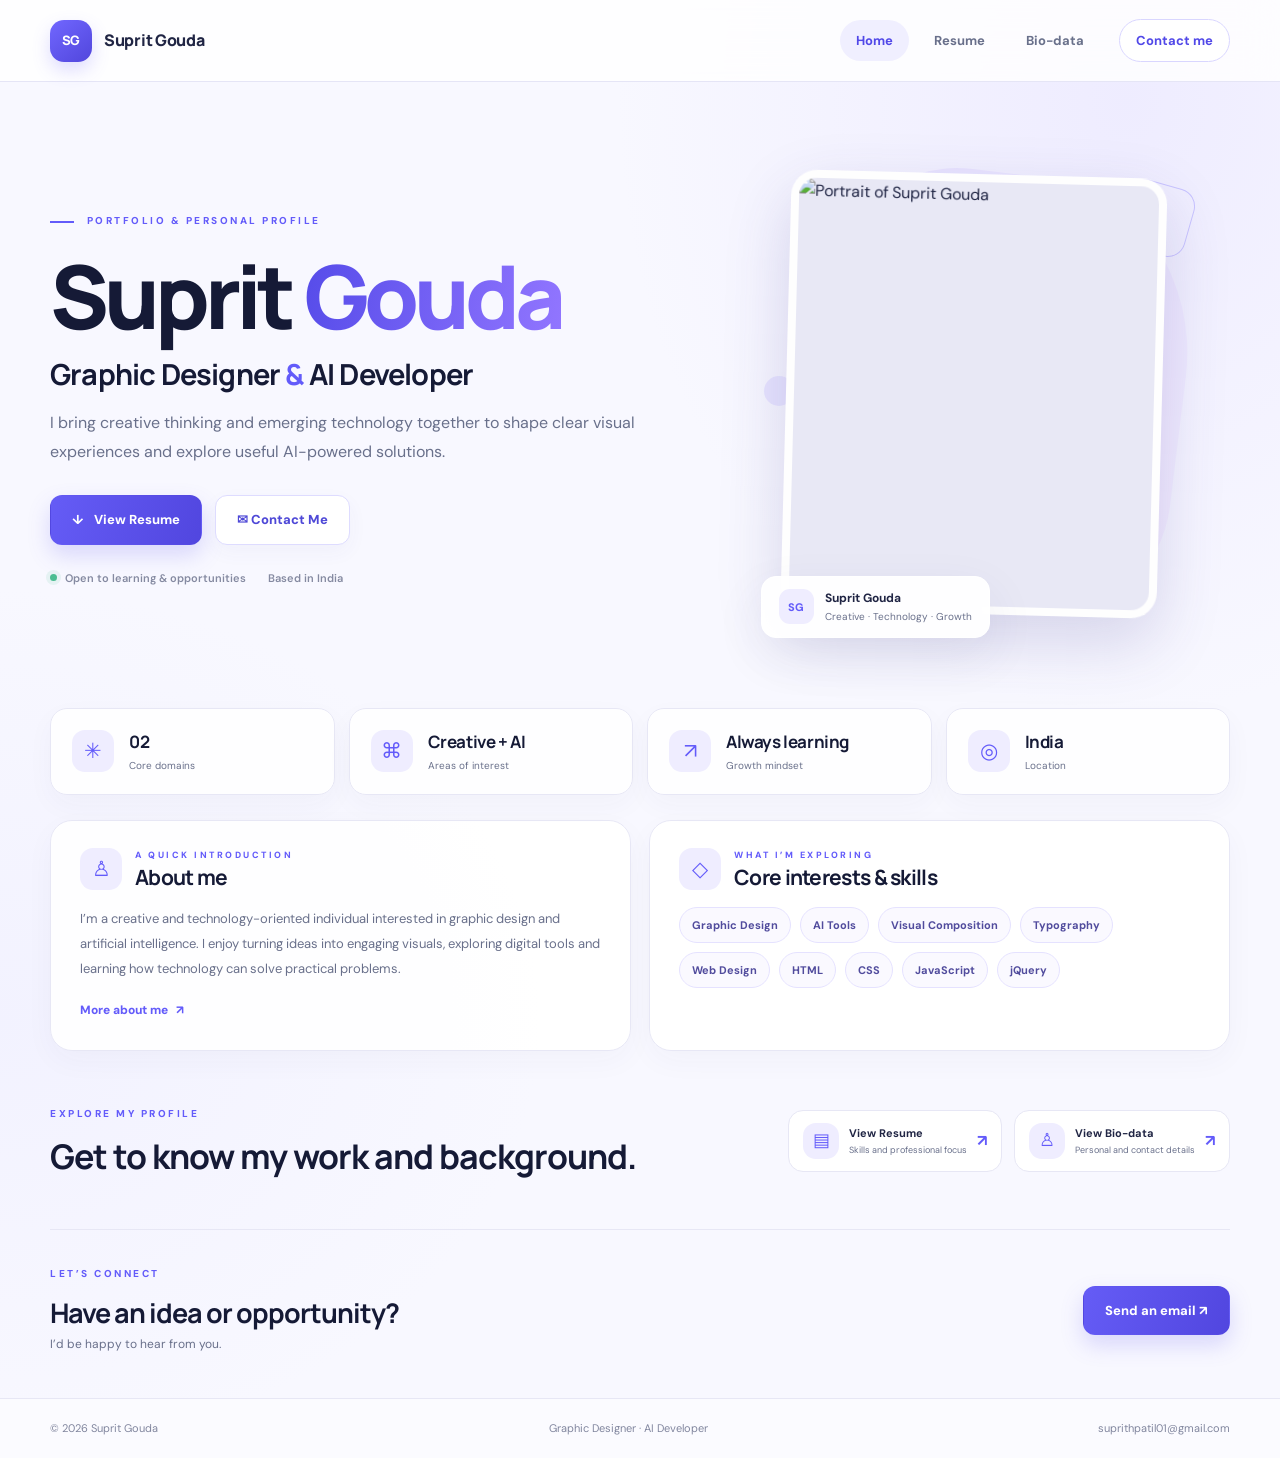
==== index.html @ 76dd0677 "Add files via upload" ====
<!DOCTYPE html>
<html lang="en">
<head>
  <meta charset="UTF-8"><meta name="viewport" content="width=device-width, initial-scale=1.0">
  <meta name="description" content="Suprit Gouda — Graphic Designer and AI Developer. Portfolio, resume and bio-data.">
  <title>Suprit Gouda | Portfolio</title>
  <link rel="stylesheet" href="style.css">
  <link rel="preconnect" href="https://fonts.googleapis.com"><link rel="preconnect" href="https://fonts.gstatic.com" crossorigin>
  <link href="https://fonts.googleapis.com/css2?family=DM+Sans:wght@400;500;600;700&family=Manrope:wght@400;500;600;700;800&display=swap" rel="stylesheet">
</head>
<body>
<header class="site-header"><a class="brand" href="index.html"><span class="brand-mark">SG</span><span>Suprit Gouda</span></a>
  <button class="menu-toggle" aria-label="Toggle navigation" aria-expanded="false">☰</button>
  <nav class="nav"><a class="active" href="index.html">Home</a><a href="resume.html">Resume</a><a href="biodata.html">Bio-data</a><a class="nav-contact" href="mailto:suprithpatil01@gmail.com">Contact me</a></nav>
</header>
<main>
  <section class="hero wrap">
    <div class="hero-copy">
      <p class="eyebrow"><span class="eyebrow-line"></span> PORTFOLIO &amp; PERSONAL PROFILE</p>
      <h1>Suprit <span>Gouda</span></h1>
      <h2 class="hero-role">Graphic Designer <i>&amp;</i> AI Developer</h2>
      <p class="lead">I bring creative thinking and emerging technology together to shape clear visual experiences and explore useful AI-powered solutions.</p>
      <div class="hero-actions"><a class="btn primary" href="resume.html"><span>↓</span> View Resume</a><a class="btn secondary" href="mailto:suprithpatil01@gmail.com">✉ Contact Me</a></div>
      <div class="hero-meta"><span><b class="meta-dot"></b> Open to learning &amp; opportunities</span><span>Based in India</span></div>
    </div>
    <div class="hero-visual"><div class="photo-halo"></div><div class="photo-frame"><img src="assets/suprit-gouda.jpg" alt="Portrait of Suprit Gouda"></div><div class="photo-caption"><span class="caption-icon">SG</span><span><strong>Suprit Gouda</strong><small>Creative · Technology · Growth</small></span></div><div class="decor decor-one"></div><div class="decor decor-two"></div></div>
  </section>
  <section class="wrap stats-grid" aria-label="Profile highlights">
    <article class="stat-card"><span class="stat-icon">✳</span><div><strong>02</strong><small>Core domains</small></div></article>
    <article class="stat-card"><span class="stat-icon">⌘</span><div><strong>Creative + AI</strong><small>Areas of interest</small></div></article>
    <article class="stat-card"><span class="stat-icon">↗</span><div><strong>Always learning</strong><small>Growth mindset</small></div></article>
    <article class="stat-card"><span class="stat-icon">◎</span><div><strong>India</strong><small>Location</small></div></article>
  </section>
  <section class="wrap dashboard-grid">
    <article class="panel about-panel"><div class="panel-heading"><span class="panel-icon">♙</span><div><p class="eyebrow">A QUICK INTRODUCTION</p><h2>About me</h2></div></div><p>I’m a creative and technology-oriented individual interested in graphic design and artificial intelligence. I enjoy turning ideas into engaging visuals, exploring digital tools and learning how technology can solve practical problems.</p><a class="text-link" href="biodata.html">More about me <span>↗</span></a></article>
    <article class="panel skills-panel"><div class="panel-heading"><span class="panel-icon">◇</span><div><p class="eyebrow">WHAT I’M EXPLORING</p><h2>Core interests &amp; skills</h2></div></div><div class="skill-list"><span>Graphic Design</span><span>AI Tools</span><span>Visual Composition</span><span>Typography</span><span>Web Design</span><span>HTML</span><span>CSS</span><span>JavaScript</span><span>jQuery</span></div></article>
  </section>
  <section class="wrap next-step"><div><p class="eyebrow">EXPLORE MY PROFILE</p><h2>Get to know my work and background.</h2></div><div class="quick-links"><a class="quick-link" href="resume.html"><span class="quick-icon">▤</span><span><strong>View Resume</strong><small>Skills and professional focus</small></span><b>↗</b></a><a class="quick-link" href="biodata.html"><span class="quick-icon">♙</span><span><strong>View Bio-data</strong><small>Personal and contact details</small></span><b>↗</b></a></div></section>
  <section class="contact-strip wrap"><div><p class="eyebrow">LET’S CONNECT</p><h2>Have an idea or opportunity?</h2><p class="muted">I’d be happy to hear from you.</p></div><a class="btn primary" href="mailto:suprithpatil01@gmail.com">Send an email ↗</a></section>
</main>
<footer class="footer"><div class="wrap footer-inner"><span>© <span id="year"></span> Suprit Gouda</span><span>Graphic Designer · AI Developer</span><a href="mailto:suprithpatil01@gmail.com">suprithpatil01@gmail.com</a></div></footer>
<script src="https://code.jquery.com/jquery-3.7.1.min.js"></script><script src="script.js"></script>
</body></html>
---- style.css ----
:root{--navy:#151a36;--navy-2:#242b55;--ink:#202544;--muted:#69708b;--paper:#f8f8ff;--white:#fff;--purple:#635bfa;--purple-2:#8a72ff;--lav:#efedff;--line:#e7e7f5;--shadow:0 18px 50px rgba(48,48,110,.08);--radius:22px}
*{box-sizing:border-box}html{scroll-behavior:smooth}body{margin:0;background:radial-gradient(ellipse at 88% 7%,rgba(213,205,255,.28),transparent 32%),radial-gradient(ellipse at 0% 70%,rgba(225,224,255,.25),transparent 30%),var(--paper);color:var(--ink);font-family:"DM Sans",sans-serif;line-height:1.65}a{color:inherit;text-decoration:none}h1,h2,h3,h4,.brand{font-family:Manrope,"DM Sans",sans-serif;line-height:1.18}.wrap{width:min(1180px,calc(100% - 56px));margin-inline:auto}
.site-header{height:82px;padding:0 max(28px,calc((100% - 1180px)/2));display:flex;align-items:center;justify-content:space-between;background:rgba(255,255,255,.82);border-bottom:1px solid rgba(225,225,245,.85);position:sticky;top:0;z-index:20;backdrop-filter:blur(18px)}.brand{display:flex;align-items:center;gap:12px;font-weight:800;font-size:16px;letter-spacing:-.3px}.brand-mark{width:42px;height:42px;border-radius:14px;display:grid;place-items:center;background:linear-gradient(140deg,#7167ff,#5146dc);color:#fff;font-size:13px;box-shadow:0 8px 18px #635bfa35}.nav{display:flex;align-items:center;gap:9px}.nav a{font-size:13px;font-weight:700;color:#69708b;padding:10px 16px;border-radius:999px;transition:.2s}.nav a:hover,.nav a.active{color:#5148e8;background:#f0efff}.nav a.nav-contact{margin-left:10px;border:1px solid #d9d6ff;color:#5148e8;background:#fff}.menu-toggle{display:none;border:1px solid var(--line);background:#fff;border-radius:10px;padding:7px 11px;font-size:20px;color:var(--navy)}
.hero{display:grid;grid-template-columns:1.08fr .92fr;align-items:center;gap:65px;padding-top:76px;padding-bottom:58px;min-height:560px}.eyebrow{font-size:10px;letter-spacing:2.5px;font-weight:800;color:var(--purple);margin:0 0 14px}.eyebrow-line{display:inline-block;width:24px;height:2px;background:var(--purple);vertical-align:middle;margin-right:8px}.hero h1{font-size:clamp(54px,7vw,88px);letter-spacing:-5px;margin:0;color:var(--navy);font-weight:800}.hero h1 span,.page-heading h1 span{background:linear-gradient(100deg,#554be9,#9276ff);-webkit-background-clip:text;background-clip:text;color:transparent}.hero-role{font-size:clamp(20px,2.5vw,29px);letter-spacing:-.8px;margin:9px 0 17px;color:var(--navy)}.hero-role i{color:var(--purple);font-style:normal}.lead{font-size:16px;line-height:1.85;color:var(--muted);max-width:590px}.hero-actions{display:flex;gap:13px;flex-wrap:wrap;margin:28px 0 24px}.btn{display:inline-flex;align-items:center;justify-content:center;gap:10px;padding:13px 21px;border-radius:12px;font-size:13px;font-weight:800;border:1px solid transparent;cursor:pointer;font-family:inherit;transition:transform .2s,box-shadow .2s,background .2s}.btn:hover{transform:translateY(-2px)}.primary{background:linear-gradient(110deg,#655cf6,#5146df);color:#fff;box-shadow:0 10px 22px #6258ed35}.primary:hover{box-shadow:0 14px 28px #6258ed4a}.secondary{background:#fff;border-color:#dedcff;color:#4e48d7;box-shadow:0 7px 20px #4944a00b}.hero-meta{display:flex;gap:22px;flex-wrap:wrap;color:#858aa1;font-size:11px;font-weight:600}.hero-meta span{display:flex;align-items:center;gap:8px}.meta-dot{width:7px;height:7px;background:#49bd91;border-radius:50%;box-shadow:0 0 0 4px #49bd911b}
.hero-visual{position:relative;justify-self:center;width:min(100%,420px);padding:16px 22px 28px}.photo-halo{position:absolute;inset:3% 0 8% 9%;background:linear-gradient(140deg,#e7e2ff,#f3edff);border-radius:38% 42% 28% 34%;transform:rotate(7deg)}.photo-frame{height:440px;position:relative;z-index:1;border-radius:26px;overflow:hidden;border:8px solid rgba(255,255,255,.95);box-shadow:0 25px 65px rgba(62,57,140,.18);transform:rotate(1.5deg);background:#e8e8f5}.photo-frame img{width:100%;height:100%;display:block;object-fit:cover;object-position:center 42%}.photo-caption{position:absolute;z-index:3;bottom:4px;left:-3px;display:flex;align-items:center;gap:11px;padding:12px 17px;background:rgba(255,255,255,.94);border:1px solid #fff;border-radius:15px;box-shadow:var(--shadow);backdrop-filter:blur(12px)}.caption-icon{width:35px;height:35px;border-radius:11px;display:grid;place-items:center;background:var(--lav);color:var(--purple);font-weight:800;font-size:11px}.photo-caption strong,.photo-caption small{display:block}.photo-caption strong{font-size:12px}.photo-caption small{font-size:10px;color:var(--muted)}.decor{position:absolute;border:1px solid #c9c4ff;border-radius:18px;z-index:0}.decor-one{width:70px;height:70px;right:-7px;top:25px;transform:rotate(16deg)}.decor-two{width:30px;height:30px;left:0;top:45%;background:#e7e4ff;border:0;border-radius:50%}
.stats-grid{display:grid;grid-template-columns:repeat(4,1fr);gap:14px;margin-top:8px}.stat-card{display:flex;align-items:center;gap:15px;background:rgba(255,255,255,.85);border:1px solid var(--line);border-radius:17px;padding:19px 21px;box-shadow:0 10px 28px rgba(46,45,105,.035);transition:.2s}.stat-card:hover,.panel:hover,.quick-link:hover{transform:translateY(-3px);box-shadow:var(--shadow)}.stat-icon,.panel-icon,.quick-icon{width:42px;height:42px;display:grid;place-items:center;flex:none;border-radius:13px;background:var(--lav);color:var(--purple);font-size:21px}.stat-card strong,.stat-card small{display:block}.stat-card strong{font-family:Manrope;font-size:17px;letter-spacing:-.4px;color:var(--navy)}.stat-card small{font-size:10px;color:var(--muted);margin-top:2px}.dashboard-grid{display:grid;grid-template-columns:1fr 1fr;gap:18px;padding-top:25px}.panel{padding:27px 29px;background:rgba(255,255,255,.88);border:1px solid var(--line);border-radius:var(--radius);box-shadow:0 10px 30px rgba(46,45,105,.035);transition:.25s}.panel-heading{display:flex;align-items:center;gap:13px;margin-bottom:17px}.panel-heading .eyebrow{margin:0 0 3px;font-size:9px}.panel-heading h2{margin:0;font-size:21px;letter-spacing:-.7px;color:var(--navy)}.panel>p{font-size:13px;line-height:1.9;color:var(--muted);margin:0 0 15px}.text-link{font-size:12px;color:var(--purple);font-weight:800}.text-link span{margin-left:5px}.skill-list,.interest-tags{display:flex;flex-wrap:wrap;gap:9px}.skill-list span,.interest-tags span{padding:9px 13px;border:1px solid #e5e2ff;background:#faf9ff;border-radius:999px;font-size:11px;font-weight:700;color:#514c9d}.next-step{padding:55px 0 15px;display:flex;align-items:center;justify-content:space-between;gap:30px}.next-step h2,.contact-strip h2{font-size:clamp(24px,3vw,34px);letter-spacing:-1px;color:var(--navy);margin:0}.quick-links{display:flex;gap:12px;flex-wrap:wrap}.quick-link{display:flex;align-items:center;gap:10px;padding:12px 14px;border-radius:15px;border:1px solid var(--line);background:#fff;min-width:210px;transition:.2s}.quick-icon{width:36px;height:36px;font-size:18px}.quick-link strong,.quick-link small{display:block}.quick-link strong{font-size:11px}.quick-link small{font-size:9px;color:var(--muted)}.quick-link>b{margin-left:auto;color:var(--purple)}.contact-strip{border-top:1px solid var(--line);margin-top:38px;padding:36px 0 44px;display:flex;align-items:center;justify-content:space-between;gap:20px}.contact-strip h2{font-size:27px}.muted{color:var(--muted)}.contact-strip p.muted{font-size:12px;margin:6px 0 0}.footer{border-top:1px solid var(--line);padding:20px 0;color:#81869e;font-size:11px;background:rgba(255,255,255,.55)}.footer-inner{display:flex;justify-content:space-between;gap:15px;flex-wrap:wrap}
/* Resume and bio-data pages */
.document-page{padding-top:60px;padding-bottom:75px}.page-heading{display:flex;align-items:flex-end;justify-content:space-between;gap:25px;margin-bottom:34px}.page-heading h1{font-size:clamp(44px,5vw,62px);letter-spacing:-3px;margin:0 0 10px;color:var(--navy)}.page-heading .lead{margin:0;font-size:14px}.print-btn{white-space:nowrap}.resume-top{display:flex;gap:25px;align-items:center;padding:28px 32px;background:linear-gradient(115deg,#252b59,#3c3b83);color:white;border-radius:22px;box-shadow:0 18px 45px rgba(48,47,117,.15)}.resume-photo{width:112px;height:130px;object-fit:cover;object-position:center 42%;border-radius:15px;border:3px solid #ffffff65}.resume-top h2{font-size:27px;margin:0 0 4px}.resume-top .role{color:#c9c3ff;font-weight:800;margin:0 0 8px}.resume-top .muted{color:#e0e0f5;max-width:660px;margin:0 0 12px;font-size:12px}.contact-inline{display:flex;gap:20px;flex-wrap:wrap;font-size:11px;color:#f2f1ff}.resume-grid{display:grid;grid-template-columns:1fr 285px;gap:30px;margin-top:30px}.doc-section{padding:23px 25px;margin-bottom:15px;background:rgba(255,255,255,.82);border:1px solid var(--line);border-radius:17px}.doc-section h3{font-size:17px;color:var(--navy);margin:0 0 13px}.doc-section h3 span{font-size:10px;color:var(--purple);margin-right:10px;letter-spacing:1px}.doc-section>p,.timeline-item p{font-size:12px;color:var(--muted);margin:0;line-height:1.85}.skill-list span{padding:8px 12px}.timeline-item{display:flex;gap:14px;margin:17px 0}.timeline-dot{width:9px;height:9px;background:var(--purple);border-radius:50%;margin-top:6px;flex:none;box-shadow:0 0 0 5px #efedff}.timeline-item h4{margin:0;font-size:14px;color:var(--navy)}.timeline-item p{margin:5px 0}.timeline-item .muted{font-size:10px}.callout{background:#f4f2ff;padding:16px 18px;border-left:3px solid var(--purple);border-radius:10px}.callout strong{font-size:12px;color:var(--navy)}.callout p{font-size:11px;color:var(--muted);margin:5px 0 0;line-height:1.8}.side-card{background:rgba(255,255,255,.9);border:1px solid var(--line);border-radius:16px;padding:20px;margin-bottom:14px;box-shadow:0 8px 24px rgba(46,45,105,.03)}.side-card h3{font-size:15px;color:var(--navy);margin:0 0 15px}.side-card p{font-size:11px;margin:12px 0;display:flex;flex-direction:column;overflow-wrap:anywhere}.side-card small{font-size:9px;letter-spacing:1px;color:#8a8da6;font-weight:800}.side-card ul{padding-left:17px;font-size:11px;color:var(--muted);line-height:2}.bio-card{background:rgba(255,255,255,.92);border:1px solid var(--line);border-radius:22px;overflow:hidden;max-width:930px;margin:auto;box-shadow:var(--shadow)}.bio-header{background:linear-gradient(115deg,#252b59,#3c3b83);color:white;padding:30px 38px;display:flex;align-items:center;gap:24px}.bio-header img{width:100px;height:112px;object-fit:cover;object-position:center 42%;border-radius:15px;border:3px solid #ffffff65}.bio-header .eyebrow{color:#c9c3ff;margin-bottom:7px}.bio-header h2{font-size:29px;margin:0 0 5px}.bio-header p:last-child{margin:0;color:#e0defe;font-size:13px}.bio-content{padding:32px 38px}.bio-content h3{font-size:16px;color:var(--navy);margin:0 0 17px}.details-grid{display:grid;grid-template-columns:1fr 1fr;gap:0 35px}.detail{padding:13px 0;border-bottom:1px solid var(--line);display:flex;flex-direction:column;gap:4px}.detail span{font-size:10px;color:var(--muted)}.detail strong{font-size:12px;color:var(--navy);overflow-wrap:anywhere}.bio-divider{height:1px;background:var(--line);margin:25px 0}.bio-paragraph{font-size:12px;color:var(--muted);max-width:720px;line-height:1.9}
@media(max-width:900px){.hero{gap:35px}.photo-frame{height:390px}.stats-grid{grid-template-columns:repeat(2,1fr)}.next-step{align-items:flex-start;flex-direction:column}.quick-links{width:100%}.quick-link{flex:1}}
@media(max-width:680px){.wrap{width:min(100% - 34px,540px)}.site-header{height:70px;padding:0 17px}.menu-toggle{display:block}.nav{display:none;position:absolute;top:69px;left:0;right:0;background:rgba(255,255,255,.98);padding:16px 18px 20px;border-bottom:1px solid var(--line);flex-direction:column;align-items:stretch;gap:5px}.nav.open{display:flex}.nav a{padding:12px 14px}.nav a.nav-contact{margin:5px 0 0;text-align:center}.hero{grid-template-columns:1fr;gap:28px;padding-top:48px;padding-bottom:35px}.hero h1{font-size:60px;letter-spacing:-3.5px}.hero-role{font-size:22px}.hero .lead{font-size:14px}.hero-visual{max-width:340px;width:90%;padding:8px 15px 28px}.photo-frame{height:390px}.stats-grid{gap:10px}.stat-card{padding:14px 12px;gap:10px}.stat-icon{width:35px;height:35px;font-size:17px}.stat-card strong{font-size:13px}.stat-card small{font-size:9px}.dashboard-grid{grid-template-columns:1fr;padding-top:17px}.panel{padding:22px}.panel-heading h2{font-size:19px}.next-step{padding-top:38px}.quick-links{flex-direction:column}.quick-link{width:100%}.contact-strip{align-items:flex-start;flex-direction:column;margin-top:25px}.footer-inner{flex-direction:column;gap:7px}.document-page{padding-top:40px}.page-heading{align-items:flex-start;flex-direction:column;margin-bottom:25px}.page-heading h1{font-size:45px}.resume-top{align-items:flex-start;padding:21px;gap:16px}.resume-photo{width:82px;height:100px}.resume-top h2{font-size:21px}.resume-top .role{font-size:12px}.contact-inline{flex-direction:column;gap:5px}.resume-grid{grid-template-columns:1fr;gap:8px}.doc-section{padding:19px}.bio-header{padding:23px;gap:16px}.bio-header img{width:82px;height:95px}.bio-header h2{font-size:23px}.bio-content{padding:23px}.details-grid{grid-template-columns:1fr}}
@media print{body{background:#fff}.site-header,.footer,.print-btn{display:none!important}.wrap{width:100%}.document-page{padding:0}.side-card,.bio-card,.resume-top,.doc-section{break-inside:avoid}.resume-grid{gap:18px}.bio-card{box-shadow:none}.page-heading{margin-bottom:18px}.resume-top,.bio-header{print-color-adjust:exact;-webkit-print-color-adjust:exact}.side-card,.doc-section{box-shadow:none}}
@keyframes riseIn{from{opacity:0;transform:translateY(12px)}to{opacity:1;transform:translateY(0)}}.reveal-in{animation:riseIn .55s ease both}@media(prefers-reduced-motion:reduce){*,*::before,*::after{scroll-behavior:auto!important;animation-duration:.01ms!important;transition-duration:.01ms!important}}
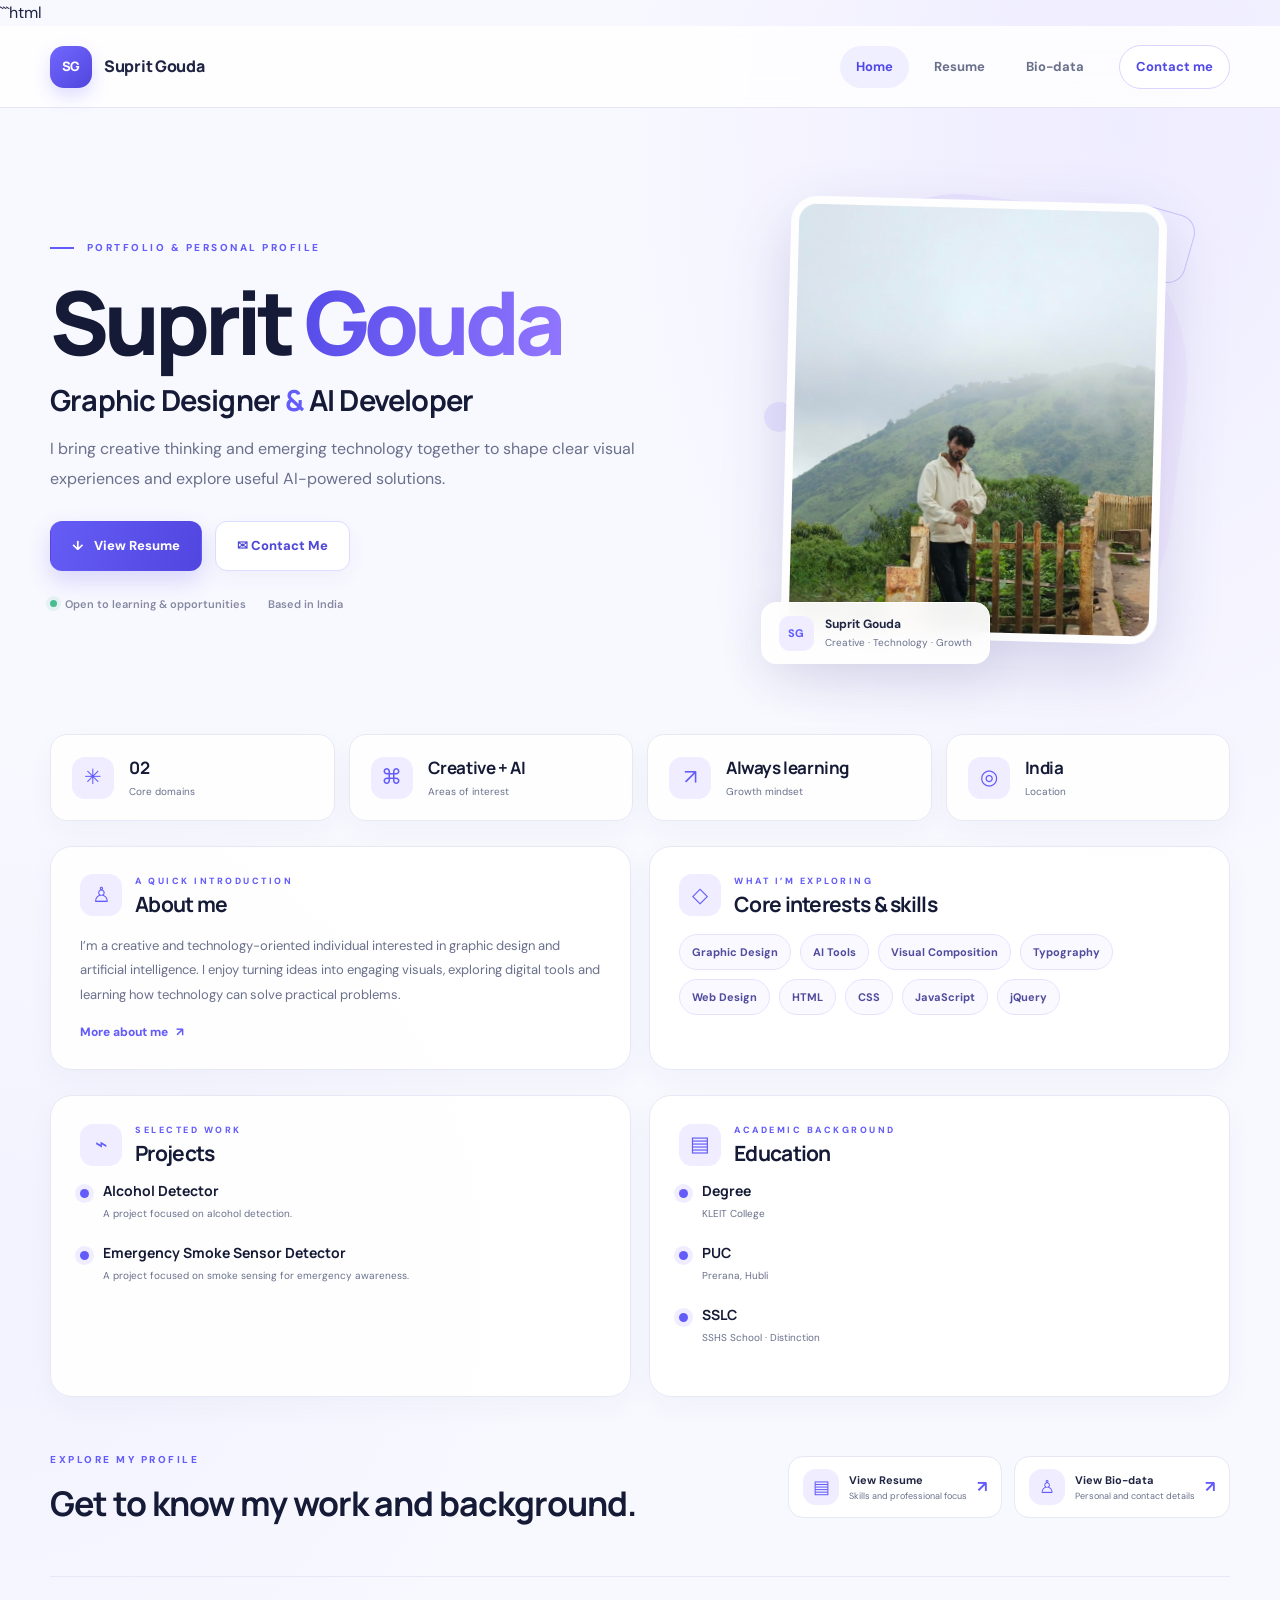
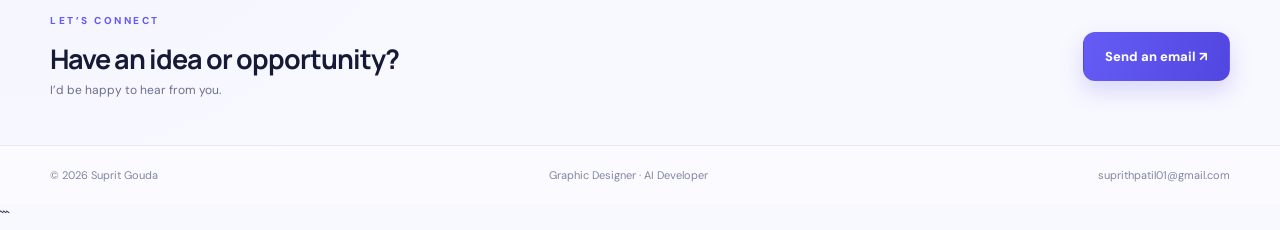
==== commit 89d05367: "Update portfolio with new design and details" ====
--- a/index.html
+++ b/index.html
@@ -1,43 +1,387 @@
+```html
 <!DOCTYPE html>
 <html lang="en">
 <head>
-  <meta charset="UTF-8"><meta name="viewport" content="width=device-width, initial-scale=1.0">
+  <meta charset="UTF-8">
+  <meta name="viewport" content="width=device-width, initial-scale=1.0">
+
   <meta name="description" content="Suprit Gouda — Graphic Designer and AI Developer. Portfolio, resume and bio-data.">
+
   <title>Suprit Gouda | Portfolio</title>
+
   <link rel="stylesheet" href="style.css">
-  <link rel="preconnect" href="https://fonts.googleapis.com"><link rel="preconnect" href="https://fonts.gstatic.com" crossorigin>
+
+  <link rel="preconnect" href="https://fonts.googleapis.com">
+  <link rel="preconnect" href="https://fonts.gstatic.com" crossorigin>
+
   <link href="https://fonts.googleapis.com/css2?family=DM+Sans:wght@400;500;600;700&family=Manrope:wght@400;500;600;700;800&display=swap" rel="stylesheet">
 </head>
+
 <body>
-<header class="site-header"><a class="brand" href="index.html"><span class="brand-mark">SG</span><span>Suprit Gouda</span></a>
-  <button class="menu-toggle" aria-label="Toggle navigation" aria-expanded="false">☰</button>
-  <nav class="nav"><a class="active" href="index.html">Home</a><a href="resume.html">Resume</a><a href="biodata.html">Bio-data</a><a class="nav-contact" href="mailto:suprithpatil01@gmail.com">Contact me</a></nav>
+
+<header class="site-header">
+
+  <a class="brand" href="index.html">
+    <span class="brand-mark">SG</span>
+    <span>Suprit Gouda</span>
+  </a>
+
+  <button class="menu-toggle" aria-label="Toggle navigation" aria-expanded="false">
+    ☰
+  </button>
+
+  <nav class="nav">
+    <a class="active" href="index.html">Home</a>
+    <a href="resume.html">Resume</a>
+    <a href="biodata.html">Bio-data</a>
+
+    <a class="nav-contact"
+       href="https://mail.google.com/mail/?view=cm&fs=1&to=suprithpatil01@gmail.com"
+       target="_blank"
+       rel="noopener noreferrer">
+       Contact me
+    </a>
+  </nav>
+
 </header>
+
 <main>
+
+  <!-- HERO SECTION -->
+
   <section class="hero wrap">
+
     <div class="hero-copy">
-      <p class="eyebrow"><span class="eyebrow-line"></span> PORTFOLIO &amp; PERSONAL PROFILE</p>
+
+      <p class="eyebrow">
+        <span class="eyebrow-line"></span>
+        PORTFOLIO &amp; PERSONAL PROFILE
+      </p>
+
       <h1>Suprit <span>Gouda</span></h1>
-      <h2 class="hero-role">Graphic Designer <i>&amp;</i> AI Developer</h2>
-      <p class="lead">I bring creative thinking and emerging technology together to shape clear visual experiences and explore useful AI-powered solutions.</p>
-      <div class="hero-actions"><a class="btn primary" href="resume.html"><span>↓</span> View Resume</a><a class="btn secondary" href="mailto:suprithpatil01@gmail.com">✉ Contact Me</a></div>
-      <div class="hero-meta"><span><b class="meta-dot"></b> Open to learning &amp; opportunities</span><span>Based in India</span></div>
-    </div>
-    <div class="hero-visual"><div class="photo-halo"></div><div class="photo-frame"><img src="assets/suprit-gouda.jpg" alt="Portrait of Suprit Gouda"></div><div class="photo-caption"><span class="caption-icon">SG</span><span><strong>Suprit Gouda</strong><small>Creative · Technology · Growth</small></span></div><div class="decor decor-one"></div><div class="decor decor-two"></div></div>
-  </section>
+
+      <h2 class="hero-role">
+        Graphic Designer <i>&amp;</i> AI Developer
+      </h2>
+
+      <p class="lead">
+        I bring creative thinking and emerging technology together
+        to shape clear visual experiences and explore useful
+        AI-powered solutions.
+      </p>
+
+      <div class="hero-actions">
+
+        <a class="btn primary" href="resume.html">
+          <span>↓</span> View Resume
+        </a>
+
+        <a class="btn secondary"
+           href="https://mail.google.com/mail/?view=cm&fs=1&to=suprithpatil01@gmail.com"
+           target="_blank"
+           rel="noopener noreferrer">
+          ✉ Contact Me
+        </a>
+
+      </div>
+
+      <div class="hero-meta">
+        <span><b class="meta-dot"></b> Open to learning &amp; opportunities</span>
+        <span>Based in India</span>
+      </div>
+
+    </div>
+
+    <div class="hero-visual">
+
+      <div class="photo-halo"></div>
+
+      <div class="photo-frame">
+        <img src="assets/suprit-gouda.jpg"
+             alt="Portrait of Suprit Gouda">
+      </div>
+
+      <div class="photo-caption">
+        <span class="caption-icon">SG</span>
+
+        <span>
+          <strong>Suprit Gouda</strong>
+          <small>Creative · Technology · Growth</small>
+        </span>
+      </div>
+
+      <div class="decor decor-one"></div>
+      <div class="decor decor-two"></div>
+
+    </div>
+
+  </section>
+
+
+  <!-- STATISTICS -->
+
   <section class="wrap stats-grid" aria-label="Profile highlights">
-    <article class="stat-card"><span class="stat-icon">✳</span><div><strong>02</strong><small>Core domains</small></div></article>
-    <article class="stat-card"><span class="stat-icon">⌘</span><div><strong>Creative + AI</strong><small>Areas of interest</small></div></article>
-    <article class="stat-card"><span class="stat-icon">↗</span><div><strong>Always learning</strong><small>Growth mindset</small></div></article>
-    <article class="stat-card"><span class="stat-icon">◎</span><div><strong>India</strong><small>Location</small></div></article>
-  </section>
+
+    <article class="stat-card">
+      <span class="stat-icon">✳</span>
+      <div>
+        <strong>02</strong>
+        <small>Core domains</small>
+      </div>
+    </article>
+
+    <article class="stat-card">
+      <span class="stat-icon">⌘</span>
+      <div>
+        <strong>Creative + AI</strong>
+        <small>Areas of interest</small>
+      </div>
+    </article>
+
+    <article class="stat-card">
+      <span class="stat-icon">↗</span>
+      <div>
+        <strong>Always learning</strong>
+        <small>Growth mindset</small>
+      </div>
+    </article>
+
+    <article class="stat-card">
+      <span class="stat-icon">◎</span>
+      <div>
+        <strong>India</strong>
+        <small>Location</small>
+      </div>
+    </article>
+
+  </section>
+
+
+  <!-- ABOUT AND SKILLS -->
+
   <section class="wrap dashboard-grid">
-    <article class="panel about-panel"><div class="panel-heading"><span class="panel-icon">♙</span><div><p class="eyebrow">A QUICK INTRODUCTION</p><h2>About me</h2></div></div><p>I’m a creative and technology-oriented individual interested in graphic design and artificial intelligence. I enjoy turning ideas into engaging visuals, exploring digital tools and learning how technology can solve practical problems.</p><a class="text-link" href="biodata.html">More about me <span>↗</span></a></article>
-    <article class="panel skills-panel"><div class="panel-heading"><span class="panel-icon">◇</span><div><p class="eyebrow">WHAT I’M EXPLORING</p><h2>Core interests &amp; skills</h2></div></div><div class="skill-list"><span>Graphic Design</span><span>AI Tools</span><span>Visual Composition</span><span>Typography</span><span>Web Design</span><span>HTML</span><span>CSS</span><span>JavaScript</span><span>jQuery</span></div></article>
-  </section>
-  <section class="wrap next-step"><div><p class="eyebrow">EXPLORE MY PROFILE</p><h2>Get to know my work and background.</h2></div><div class="quick-links"><a class="quick-link" href="resume.html"><span class="quick-icon">▤</span><span><strong>View Resume</strong><small>Skills and professional focus</small></span><b>↗</b></a><a class="quick-link" href="biodata.html"><span class="quick-icon">♙</span><span><strong>View Bio-data</strong><small>Personal and contact details</small></span><b>↗</b></a></div></section>
-  <section class="contact-strip wrap"><div><p class="eyebrow">LET’S CONNECT</p><h2>Have an idea or opportunity?</h2><p class="muted">I’d be happy to hear from you.</p></div><a class="btn primary" href="mailto:suprithpatil01@gmail.com">Send an email ↗</a></section>
+
+    <article class="panel about-panel">
+
+      <div class="panel-heading">
+
+        <span class="panel-icon">♙</span>
+
+        <div>
+          <p class="eyebrow">A QUICK INTRODUCTION</p>
+          <h2>About me</h2>
+        </div>
+
+      </div>
+
+      <p>
+        I’m a creative and technology-oriented individual interested
+        in graphic design and artificial intelligence. I enjoy
+        turning ideas into engaging visuals, exploring digital
+        tools and learning how technology can solve practical problems.
+      </p>
+
+      <a class="text-link" href="biodata.html">
+        More about me <span>↗</span>
+      </a>
+
+    </article>
+
+
+    <article class="panel skills-panel">
+
+      <div class="panel-heading">
+
+        <span class="panel-icon">◇</span>
+
+        <div>
+          <p class="eyebrow">WHAT I’M EXPLORING</p>
+          <h2>Core interests &amp; skills</h2>
+        </div>
+
+      </div>
+
+      <div class="skill-list">
+        <span>Graphic Design</span>
+        <span>AI Tools</span>
+        <span>Visual Composition</span>
+        <span>Typography</span>
+        <span>Web Design</span>
+        <span>HTML</span>
+        <span>CSS</span>
+        <span>JavaScript</span>
+        <span>jQuery</span>
+      </div>
+
+    </article>
+
+  </section>
+
+
+  <!-- PROJECTS AND EDUCATION -->
+
+  <section class="wrap dashboard-grid">
+
+    <article class="panel about-panel">
+
+      <div class="panel-heading">
+
+        <span class="panel-icon">⌁</span>
+
+        <div>
+          <p class="eyebrow">SELECTED WORK</p>
+          <h2>Projects</h2>
+        </div>
+
+      </div>
+
+      <div class="timeline-item">
+        <div class="timeline-dot"></div>
+        <div>
+          <h4>Alcohol Detector</h4>
+          <p class="muted">
+            A project focused on alcohol detection.
+          </p>
+        </div>
+      </div>
+
+      <div class="timeline-item">
+        <div class="timeline-dot"></div>
+        <div>
+          <h4>Emergency Smoke Sensor Detector</h4>
+          <p class="muted">
+            A project focused on smoke sensing for emergency awareness.
+          </p>
+        </div>
+      </div>
+
+    </article>
+
+
+    <article class="panel skills-panel">
+
+      <div class="panel-heading">
+
+        <span class="panel-icon">▤</span>
+
+        <div>
+          <p class="eyebrow">ACADEMIC BACKGROUND</p>
+          <h2>Education</h2>
+        </div>
+
+      </div>
+
+      <div class="timeline-item">
+        <div class="timeline-dot"></div>
+        <div>
+          <h4>Degree</h4>
+          <p class="muted">KLEIT College</p>
+        </div>
+      </div>
+
+      <div class="timeline-item">
+        <div class="timeline-dot"></div>
+        <div>
+          <h4>PUC</h4>
+          <p class="muted">Prerana, Hubli</p>
+        </div>
+      </div>
+
+      <div class="timeline-item">
+        <div class="timeline-dot"></div>
+        <div>
+          <h4>SSLC</h4>
+          <p class="muted">SSHS School · Distinction</p>
+        </div>
+      </div>
+
+    </article>
+
+  </section>
+
+
+  <!-- QUICK LINKS -->
+
+  <section class="wrap next-step">
+
+    <div>
+      <p class="eyebrow">EXPLORE MY PROFILE</p>
+      <h2>Get to know my work and background.</h2>
+    </div>
+
+    <div class="quick-links">
+
+      <a class="quick-link" href="resume.html">
+        <span class="quick-icon">▤</span>
+        <span>
+          <strong>View Resume</strong>
+          <small>Skills and professional focus</small>
+        </span>
+        <b>↗</b>
+      </a>
+
+      <a class="quick-link" href="biodata.html">
+        <span class="quick-icon">♙</span>
+        <span>
+          <strong>View Bio-data</strong>
+          <small>Personal and contact details</small>
+        </span>
+        <b>↗</b>
+      </a>
+
+    </div>
+
+  </section>
+
+
+  <!-- CONTACT SECTION -->
+
+  <section class="contact-strip wrap">
+
+    <div>
+      <p class="eyebrow">LET’S CONNECT</p>
+      <h2>Have an idea or opportunity?</h2>
+      <p class="muted">I’d be happy to hear from you.</p>
+    </div>
+
+    <a class="btn primary"
+       href="https://mail.google.com/mail/?view=cm&fs=1&to=suprithpatil01@gmail.com"
+       target="_blank"
+       rel="noopener noreferrer">
+       Send an email ↗
+    </a>
+
+  </section>
+
 </main>
-<footer class="footer"><div class="wrap footer-inner"><span>© <span id="year"></span> Suprit Gouda</span><span>Graphic Designer · AI Developer</span><a href="mailto:suprithpatil01@gmail.com">suprithpatil01@gmail.com</a></div></footer>
-<script src="https://code.jquery.com/jquery-3.7.1.min.js"></script><script src="script.js"></script>
-</body></html>
+
+
+<!-- FOOTER -->
+
+<footer class="footer">
+
+  <div class="wrap footer-inner">
+
+    <span>
+      © <span id="year"></span> Suprit Gouda
+    </span>
+
+    <span>Graphic Designer · AI Developer</span>
+
+    <a href="https://mail.google.com/mail/?view=cm&fs=1&to=suprithpatil01@gmail.com"
+       target="_blank"
+       rel="noopener noreferrer">
+       suprithpatil01@gmail.com
+    </a>
+
+  </div>
+
+</footer>
+
+
+<script src="https://code.jquery.com/jquery-3.7.1.min.js"></script>
+<script src="script.js"></script>
+
+</body>
+</html>
+```
